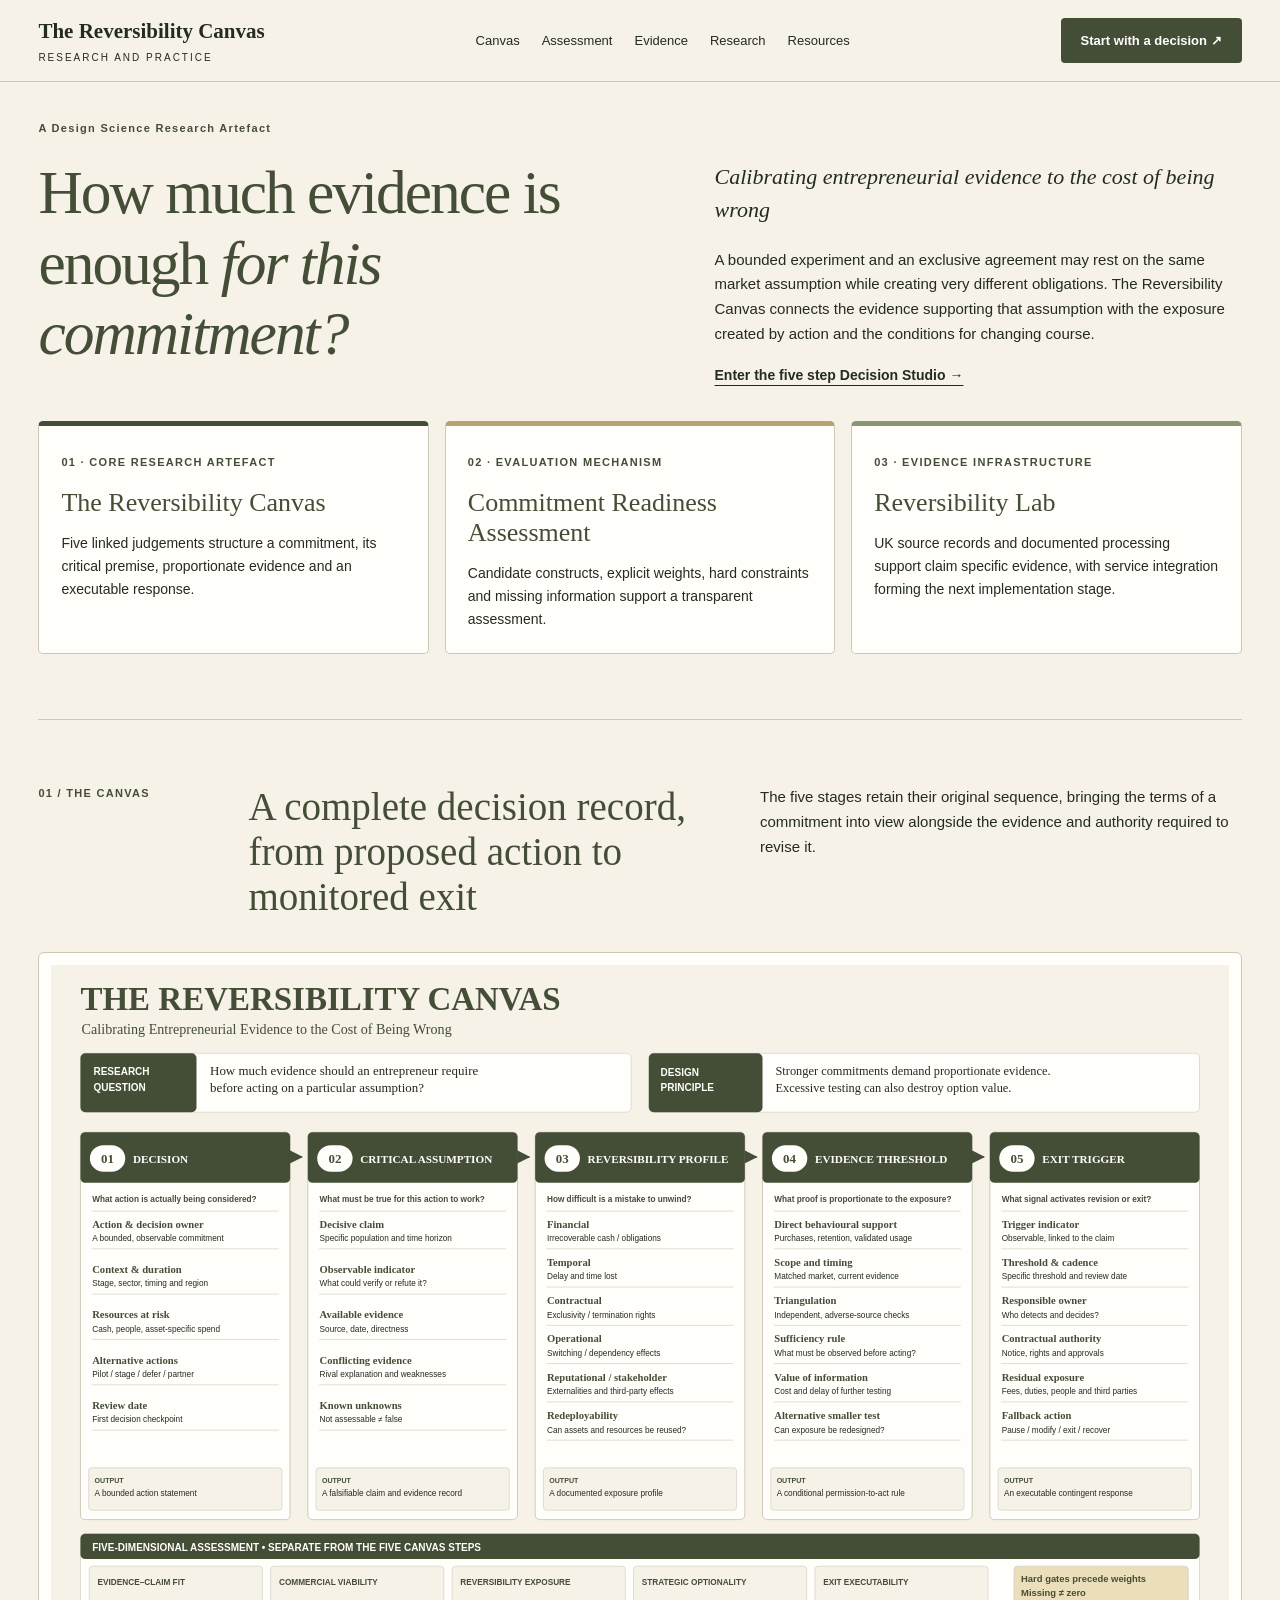
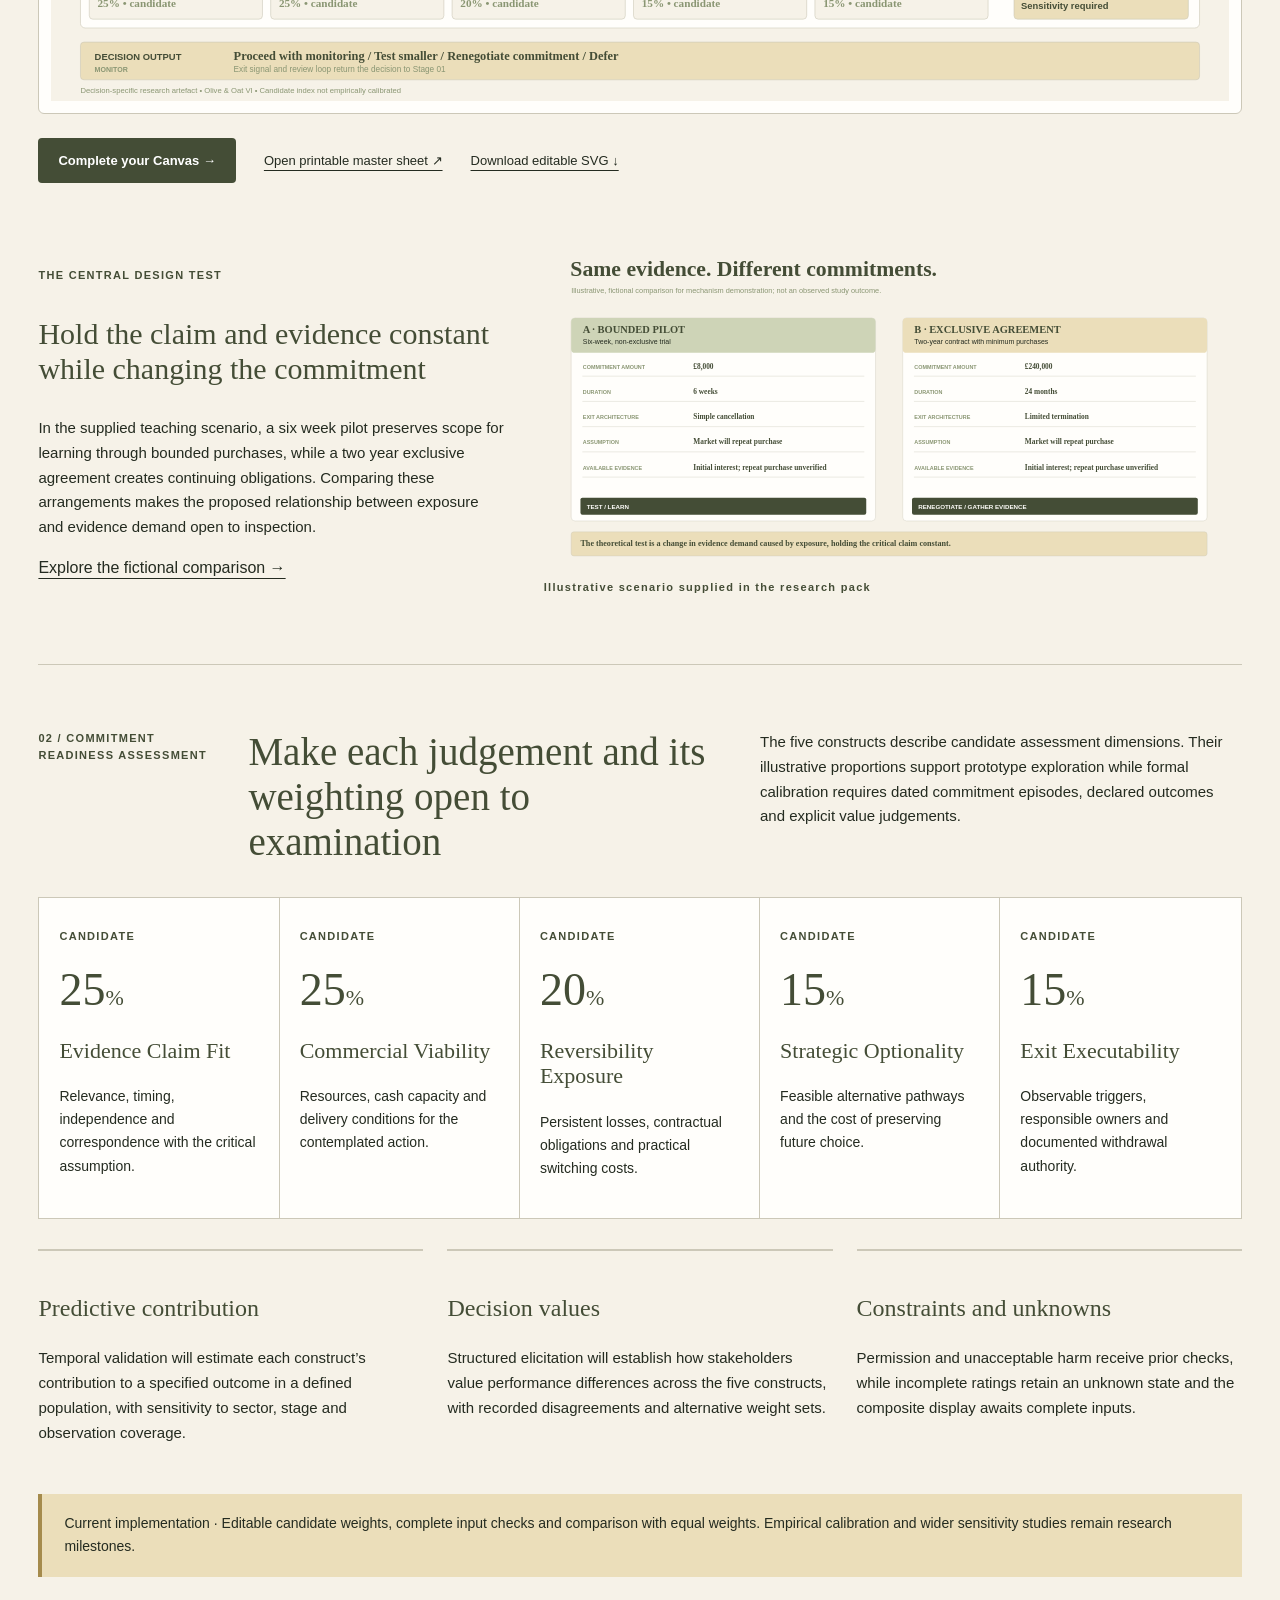
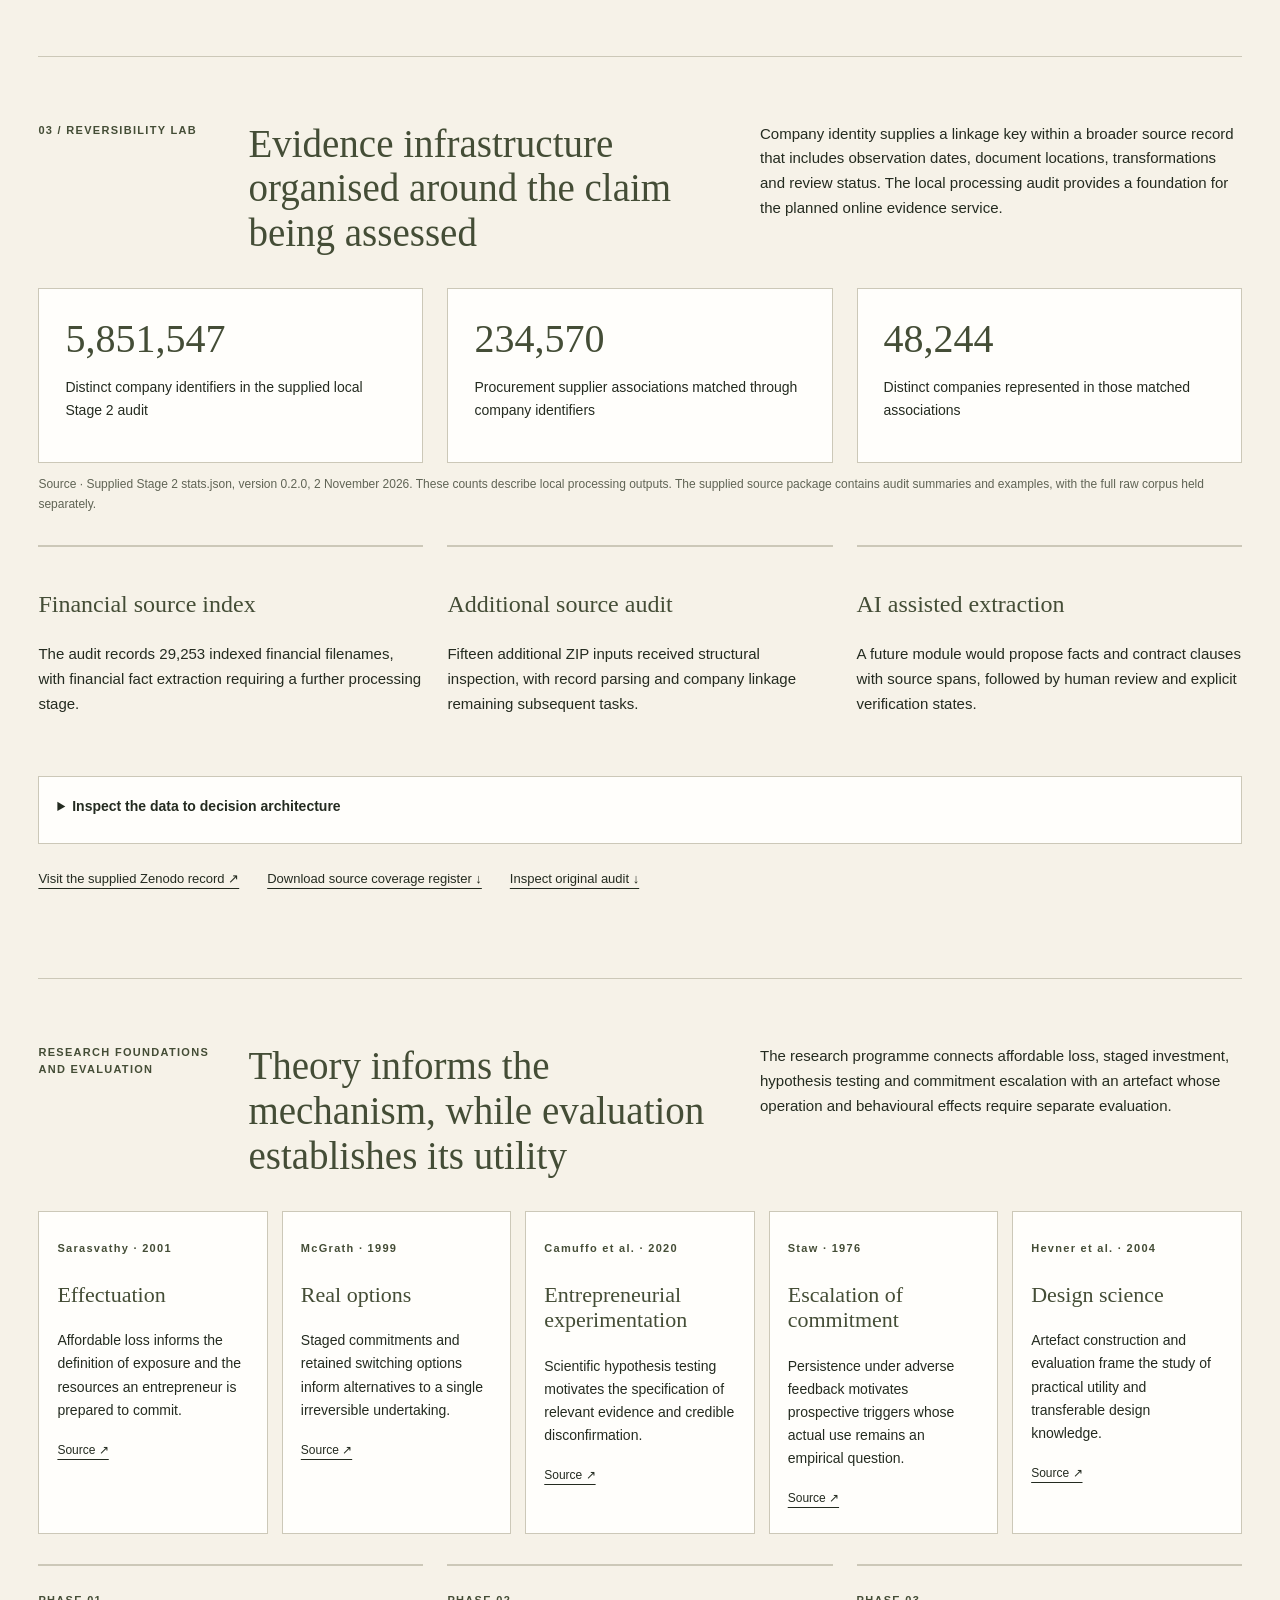
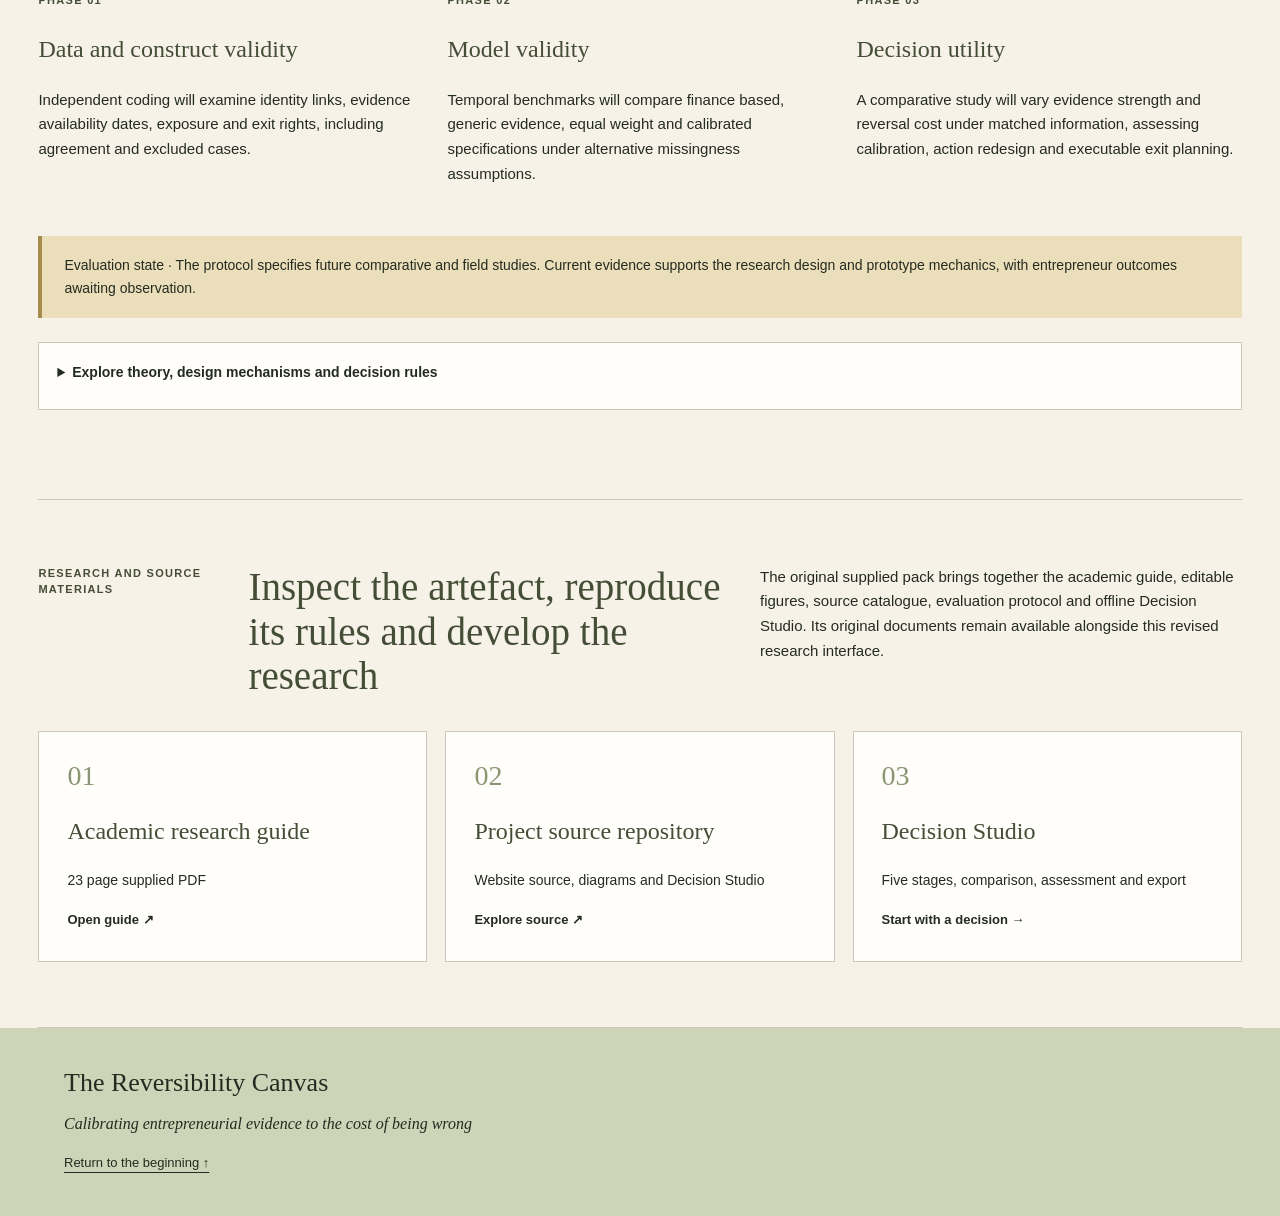
==== index.html @ 2774d6a9 "Publish Reversibility Canvas research website and Decision Studio" ====
<!doctype html><html lang="en"><head><meta charset="utf-8"><meta name="viewport" content="width=device-width,initial-scale=1"><title>The Reversibility Canvas | Research and Decision Studio</title><link rel="stylesheet" href="research.css"></head><body>
<header><a class="brand" href="./">The Reversibility Canvas<span>RESEARCH AND PRACTICE</span></a><nav><a href="#canvas">Canvas</a><a href="#assessment">Assessment</a><a href="#lab">Evidence</a><a href="#research">Research</a><a href="#resources">Resources</a></nav><a class="button" href="studio/">Start with a decision ↗</a></header>
<main><section class="opening"><div class="eyebrow">A Design Science Research Artefact</div><div class="intro"><h1>How much evidence is enough <em>for this commitment?</em></h1><div><p>Calibrating entrepreneurial evidence to the cost of being wrong</p><p class="body">A bounded experiment and an exclusive agreement may rest on the same market assumption while creating very different obligations. The Reversibility Canvas connects the evidence supporting that assumption with the exposure created by action and the conditions for changing course.</p><a class="textlink" href="studio/">Enter the five step Decision Studio →</a></div></div>
<div class="architecture"><a href="#canvas"><small>01 · CORE RESEARCH ARTEFACT</small><h2>The Reversibility Canvas</h2><p>Five linked judgements structure a commitment, its critical premise, proportionate evidence and an executable response.</p></a><a href="#assessment"><small>02 · EVALUATION MECHANISM</small><h2>Commitment Readiness Assessment</h2><p>Candidate constructs, explicit weights, hard constraints and missing information support a transparent assessment.</p></a><a href="#lab"><small>03 · EVIDENCE INFRASTRUCTURE</small><h2>Reversibility Lab</h2><p>UK source records and documented processing support claim specific evidence, with service integration forming the next implementation stage.</p></a></div></section>
<section id="canvas"><div class="sectionhead"><span>01 / THE CANVAS</span><h2>A complete decision record, from proposed action to monitored exit</h2><p>The five stages retain their original sequence, bringing the terms of a commitment into view alongside the evidence and authority required to revise it.</p></div><div class="sheet"><img src="resources/03%20Editable%20Diagrams/Master%20Canvas%20-%20Editable.svg" alt="Complete master canvas showing the five stages and separate candidate assessment layer"></div><div class="links"><a class="button" href="studio/">Complete your Canvas →</a><a href="resources/03%20Editable%20Diagrams/Master%20Canvas%20-%20Editable.pdf">Open printable master sheet ↗</a><a href="resources/03%20Editable%20Diagrams/Master%20Canvas%20-%20Editable.svg" download>Download editable SVG ↓</a></div>
<div class="comparison"><div><small>THE CENTRAL DESIGN TEST</small><h3>Hold the claim and evidence constant while changing the commitment</h3><p>In the supplied teaching scenario, a six week pilot preserves scope for learning through bounded purchases, while a two year exclusive agreement creates continuing obligations. Comparing these arrangements makes the proposed relationship between exposure and evidence demand open to inspection.</p><a href="studio/">Explore the fictional comparison →</a></div><div><img loading="lazy" src="resources/03%20Editable%20Diagrams/Same%20Claim%20Two%20Commitments%20-%20Editable.svg" alt="Fictional pilot and exclusive agreement comparison"><small>Illustrative scenario supplied in the research pack</small></div></div></section>
<section id="assessment"><div class="sectionhead"><span>02 / COMMITMENT READINESS ASSESSMENT</span><h2>Make each judgement and its weighting open to examination</h2><p>The five constructs describe candidate assessment dimensions. Their illustrative proportions support prototype exploration while formal calibration requires dated commitment episodes, declared outcomes and explicit value judgements.</p></div><div class="weights"><article><small>CANDIDATE</small><strong>25<i>%</i></strong><h3>Evidence Claim Fit</h3><p>Relevance, timing, independence and correspondence with the critical assumption.</p></article><article><small>CANDIDATE</small><strong>25<i>%</i></strong><h3>Commercial Viability</h3><p>Resources, cash capacity and delivery conditions for the contemplated action.</p></article><article><small>CANDIDATE</small><strong>20<i>%</i></strong><h3>Reversibility Exposure</h3><p>Persistent losses, contractual obligations and practical switching costs.</p></article><article><small>CANDIDATE</small><strong>15<i>%</i></strong><h3>Strategic Optionality</h3><p>Feasible alternative pathways and the cost of preserving future choice.</p></article><article><small>CANDIDATE</small><strong>15<i>%</i></strong><h3>Exit Executability</h3><p>Observable triggers, responsible owners and documented withdrawal authority.</p></article></div><div class="three"><article><h3>Predictive contribution</h3><p>Temporal validation will estimate each construct’s contribution to a specified outcome in a defined population, with sensitivity to sector, stage and observation coverage.</p></article><article><h3>Decision values</h3><p>Structured elicitation will establish how stakeholders value performance differences across the five constructs, with recorded disagreements and alternative weight sets.</p></article><article><h3>Constraints and unknowns</h3><p>Permission and unacceptable harm receive prior checks, while incomplete ratings retain an unknown state and the composite display awaits complete inputs.</p></article></div><p class="status">Current implementation · Editable candidate weights, complete input checks and comparison with equal weights. Empirical calibration and wider sensitivity studies remain research milestones.</p></section>
<section id="lab"><div class="sectionhead"><span>03 / REVERSIBILITY LAB</span><h2>Evidence infrastructure organised around the claim being assessed</h2><p>Company identity supplies a linkage key within a broader source record that includes observation dates, document locations, transformations and review status. The local processing audit provides a foundation for the planned online evidence service.</p></div><div class="metrics"><article><b>5,851,547</b><p>Distinct company identifiers in the supplied local Stage 2 audit</p></article><article><b>234,570</b><p>Procurement supplier associations matched through company identifiers</p></article><article><b>48,244</b><p>Distinct companies represented in those matched associations</p></article></div><p class="caption">Source · Supplied Stage 2 stats.json, version 0.2.0, 2 November 2026. These counts describe local processing outputs. The supplied source package contains audit summaries and examples, with the full raw corpus held separately.</p><div class="three"><article><h3>Financial source index</h3><p>The audit records 29,253 indexed financial filenames, with financial fact extraction requiring a further processing stage.</p></article><article><h3>Additional source audit</h3><p>Fifteen additional ZIP inputs received structural inspection, with record parsing and company linkage remaining subsequent tasks.</p></article><article><h3>AI assisted extraction</h3><p>A future module would propose facts and contract clauses with source spans, followed by human review and explicit verification states.</p></article></div><details><summary>Inspect the data to decision architecture</summary><img loading="lazy" src="resources/03%20Editable%20Diagrams/Data%20to%20Decision%20Architecture%20-%20Editable.svg" alt="Decision workflow supported by UK data infrastructure"></details><div class="links"><a href="https://doi.org/10.5281/zenodo.23873244">Visit the supplied Zenodo record ↗</a><a href="resources/05%20Data%20and%20Evidence/UK%20Data%20Provenance%20and%20Coverage.csv">Download source coverage register ↓</a><a href="resources/05%20Data%20and%20Evidence/Original%20Stage%202%20Summary%20Audit.zip">Inspect original audit ↓</a></div></section>
<section id="research"><div class="sectionhead"><span>RESEARCH FOUNDATIONS AND EVALUATION</span><h2>Theory informs the mechanism, while evaluation establishes its utility</h2><p>The research programme connects affordable loss, staged investment, hypothesis testing and commitment escalation with an artefact whose operation and behavioural effects require separate evaluation.</p></div><div class="theory"><article><small>Sarasvathy · 2001</small><h3>Effectuation</h3><p>Affordable loss informs the definition of exposure and the resources an entrepreneur is prepared to commit.</p><a href="https://doi.org/10.5465/amr.2001.4378020">Source ↗</a></article><article><small>McGrath · 1999</small><h3>Real options</h3><p>Staged commitments and retained switching options inform alternatives to a single irreversible undertaking.</p><a href="https://doi.org/10.5465/amr.1999.1580438">Source ↗</a></article><article><small>Camuffo et al. · 2020</small><h3>Entrepreneurial experimentation</h3><p>Scientific hypothesis testing motivates the specification of relevant evidence and credible disconfirmation.</p><a href="https://doi.org/10.1287/mnsc.2018.3249">Source ↗</a></article><article><small>Staw · 1976</small><h3>Escalation of commitment</h3><p>Persistence under adverse feedback motivates prospective triggers whose actual use remains an empirical question.</p><a href="https://doi.org/10.1016/0030-5073(76)90005-2">Source ↗</a></article><article><small>Hevner et al. · 2004</small><h3>Design science</h3><p>Artefact construction and evaluation frame the study of practical utility and transferable design knowledge.</p><a href="https://doi.org/10.2307/25148625">Source ↗</a></article></div><div class="three"><article><small>PHASE 01</small><h3>Data and construct validity</h3><p>Independent coding will examine identity links, evidence availability dates, exposure and exit rights, including agreement and excluded cases.</p></article><article><small>PHASE 02</small><h3>Model validity</h3><p>Temporal benchmarks will compare finance based, generic evidence, equal weight and calibrated specifications under alternative missingness assumptions.</p></article><article><small>PHASE 03</small><h3>Decision utility</h3><p>A comparative study will vary evidence strength and reversal cost under matched information, assessing calibration, action redesign and executable exit planning.</p></article></div><p class="status">Evaluation state · The protocol specifies future comparative and field studies. Current evidence supports the research design and prototype mechanics, with entrepreneur outcomes awaiting observation.</p><details><summary>Explore theory, design mechanisms and decision rules</summary><img loading="lazy" src="resources/03%20Editable%20Diagrams/Theory%20to%20Design%20-%20Editable.svg" alt="Theory to design lineage"><img loading="lazy" src="resources/03%20Editable%20Diagrams/Decision%20Tree%20-%20Editable.svg" alt="Decision tree with hard gates and feedback"></details></section>
<section id="resources"><div class="sectionhead"><span>RESEARCH AND SOURCE MATERIALS</span><h2>Inspect the artefact, reproduce its rules and develop the research</h2><p>The original supplied pack brings together the academic guide, editable figures, source catalogue, evaluation protocol and offline Decision Studio. Its original documents remain available alongside this revised research interface.</p></div><div class="downloads"><a href="resources/Research%20Guide.pdf"><span>01</span><h3>Academic research guide</h3><p>23 page supplied PDF</p><b>Open guide ↗</b></a><a href="https://github.com/AlyviaW/reversibility-lab"><span>02</span><h3>Project source repository</h3><p>Website source, diagrams and Decision Studio</p><b>Explore source ↗</b></a><a href="studio/"><span>03</span><h3>Decision Studio</h3><p>Five stages, comparison, assessment and export</p><b>Start with a decision →</b></a></div></section></main><footer><strong>The Reversibility Canvas</strong><p>Calibrating entrepreneurial evidence to the cost of being wrong</p><a href="#home" onclick="window.scrollTo({top:0});return false">Return to the beginning ↑</a></footer></body></html>
---- research.css ----
:root{--paper:#F6F2E8;--ink:#242B20;--olive:#444D36;--sage:#CED4B7;--gold:#EBDEBA;--line:#CCC8B8;--white:#FFFEFB}*{box-sizing:border-box}html{scroll-behavior:smooth;scroll-padding-top:110px}body{margin:0;background:var(--paper);color:var(--ink);font:16px/1.65 Arial,sans-serif}a{color:inherit;text-underline-offset:5px}header{padding:18px 3vw;display:flex;align-items:center;justify-content:space-between;gap:24px;border-bottom:1px solid var(--line);background:var(--paper);position:sticky;top:0;z-index:5}.brand{font:bold 21px Georgia,serif;text-decoration:none}.brand span{display:block;font:10px Arial;letter-spacing:2px;margin-top:8px}nav{display:flex;gap:22px;font-size:13px}nav a{text-decoration:none}.button{background:var(--olive);color:white;display:inline-block;padding:12px 20px;border-radius:4px;text-decoration:none;font-size:13px;font-weight:bold}main{max-width:1400px;margin:auto;padding:0 3vw}section{padding:65px 0;border-bottom:1px solid var(--line)}.opening{padding-top:38px}.eyebrow,small,.sectionhead>span{font:11px/1.5 Arial,sans-serif;letter-spacing:1.3px;color:var(--olive);font-weight:bold}h1,h2,h3{font-family:Georgia,serif;color:var(--olive);line-height:1.15;font-weight:normal}h1{font-size:clamp(36px,4.8vw,66px);letter-spacing:-2px;margin:20px 0}h1 em{font-weight:normal}h2{font-size:39px}h3{font-size:24px}.intro{display:grid;grid-template-columns:1.15fr 1fr;gap:70px;align-items:center}.intro>div>p:first-child{font:italic 22px/1.5 Georgia}.body{font-size:15px}.textlink{font-size:14px;font-weight:bold}.architecture{display:grid;grid-template-columns:repeat(3,1fr);gap:16px;margin-top:32px}.architecture>a{border:1px solid var(--line);border-top:5px solid var(--olive);border-radius:5px;padding:22px;background:var(--white);text-decoration:none}.architecture>a:nth-child(2){border-top-color:#b6a273}.architecture>a:nth-child(3){border-top-color:#8A9673}.architecture h2{font-size:26px;margin:14px 0}.architecture p{font-size:14px;margin-bottom:0}.sectionhead{display:grid;grid-template-columns:180px 1fr 1fr;gap:30px;align-items:start;margin-bottom:32px}.sectionhead h2,.sectionhead p{margin:0}.sectionhead p{font-size:15px}.sheet{background:var(--white);border:1px solid var(--line);padding:12px;border-radius:6px}img{max-width:100%;width:100%;height:auto;display:block}.links{display:flex;gap:28px;align-items:center;flex-wrap:wrap;margin:24px 0;font-size:13px}.comparison{display:grid;grid-template-columns:1fr 1.5fr;gap:40px;margin-top:60px;align-items:center}.comparison h3{font-size:30px}.comparison p{font-size:15px}.weights{display:grid;grid-template-columns:repeat(5,1fr);border:1px solid var(--line);background:var(--white)}.weights article{padding:24px 20px;border-right:1px solid var(--line)}.weights article:last-child{border:0}.weights strong{display:block;font:46px Georgia;margin-top:15px;color:var(--olive)}.weights i{font:22px Georgia}.weights h3{font-size:22px}.weights p{font-size:14px}.three,.metrics{display:grid;grid-template-columns:repeat(3,1fr);gap:24px;margin-top:30px}.three article{border-top:2px solid var(--line);padding:20px 0}.three p{font-size:15px}.status{border-left:4px solid #a58b4c;background:var(--gold);padding:18px 22px;font-size:14px}.metrics article{background:var(--white);border:1px solid var(--line);padding:26px}.metrics b{font:40px Georgia;color:var(--olive)}.metrics p{font-size:14px}.caption{font-size:12px;color:#606455}details{border:1px solid var(--line);background:var(--white);margin:24px 0;padding:18px}summary{cursor:pointer;font-weight:bold;font-size:14px;min-height:30px}details img{margin-top:20px}.theory{display:grid;grid-template-columns:repeat(5,1fr);gap:14px}.theory article{border:1px solid var(--line);background:var(--white);padding:22px 18px}.theory h3{font-size:22px}.theory p{font-size:14px}.theory a{font-size:12px}.downloads{display:grid;grid-template-columns:repeat(3,1fr);gap:18px}.downloads>a{background:var(--white);border:1px solid var(--line);padding:28px;text-decoration:none}.downloads span{font:28px Georgia;color:#8A9673}.downloads b{font-size:13px}.downloads p{font-size:14px}footer{padding:40px 5vw;background:var(--sage)}footer strong{font:26px Georgia}footer p{font:italic 16px Georgia}footer a{font-size:13px}a:focus-visible,summary:focus-visible{outline:3px solid #9b813c;outline-offset:5px}@media(max-width:1000px){header{flex-wrap:wrap}nav{order:3;width:100%;justify-content:space-between}.sectionhead{grid-template-columns:1fr 1fr}.sectionhead>span{grid-column:1/-1}.theory,.weights{grid-template-columns:repeat(2,1fr)}}@media(max-width:650px){.intro,.architecture,.comparison,.three,.metrics,.downloads,.sectionhead,.weights,.theory{grid-template-columns:1fr}.intro{gap:12px}.sectionhead{gap:14px}.brand{font-size:17px}header>.button{padding:8px;font-size:11px}main{padding:0 20px}.metrics b{font-size:36px}section{padding:40px 0}.weights article{border-bottom:1px solid var(--line)}h2{font-size:32px}.sheet{overflow:auto}.sheet img{min-width:760px}}
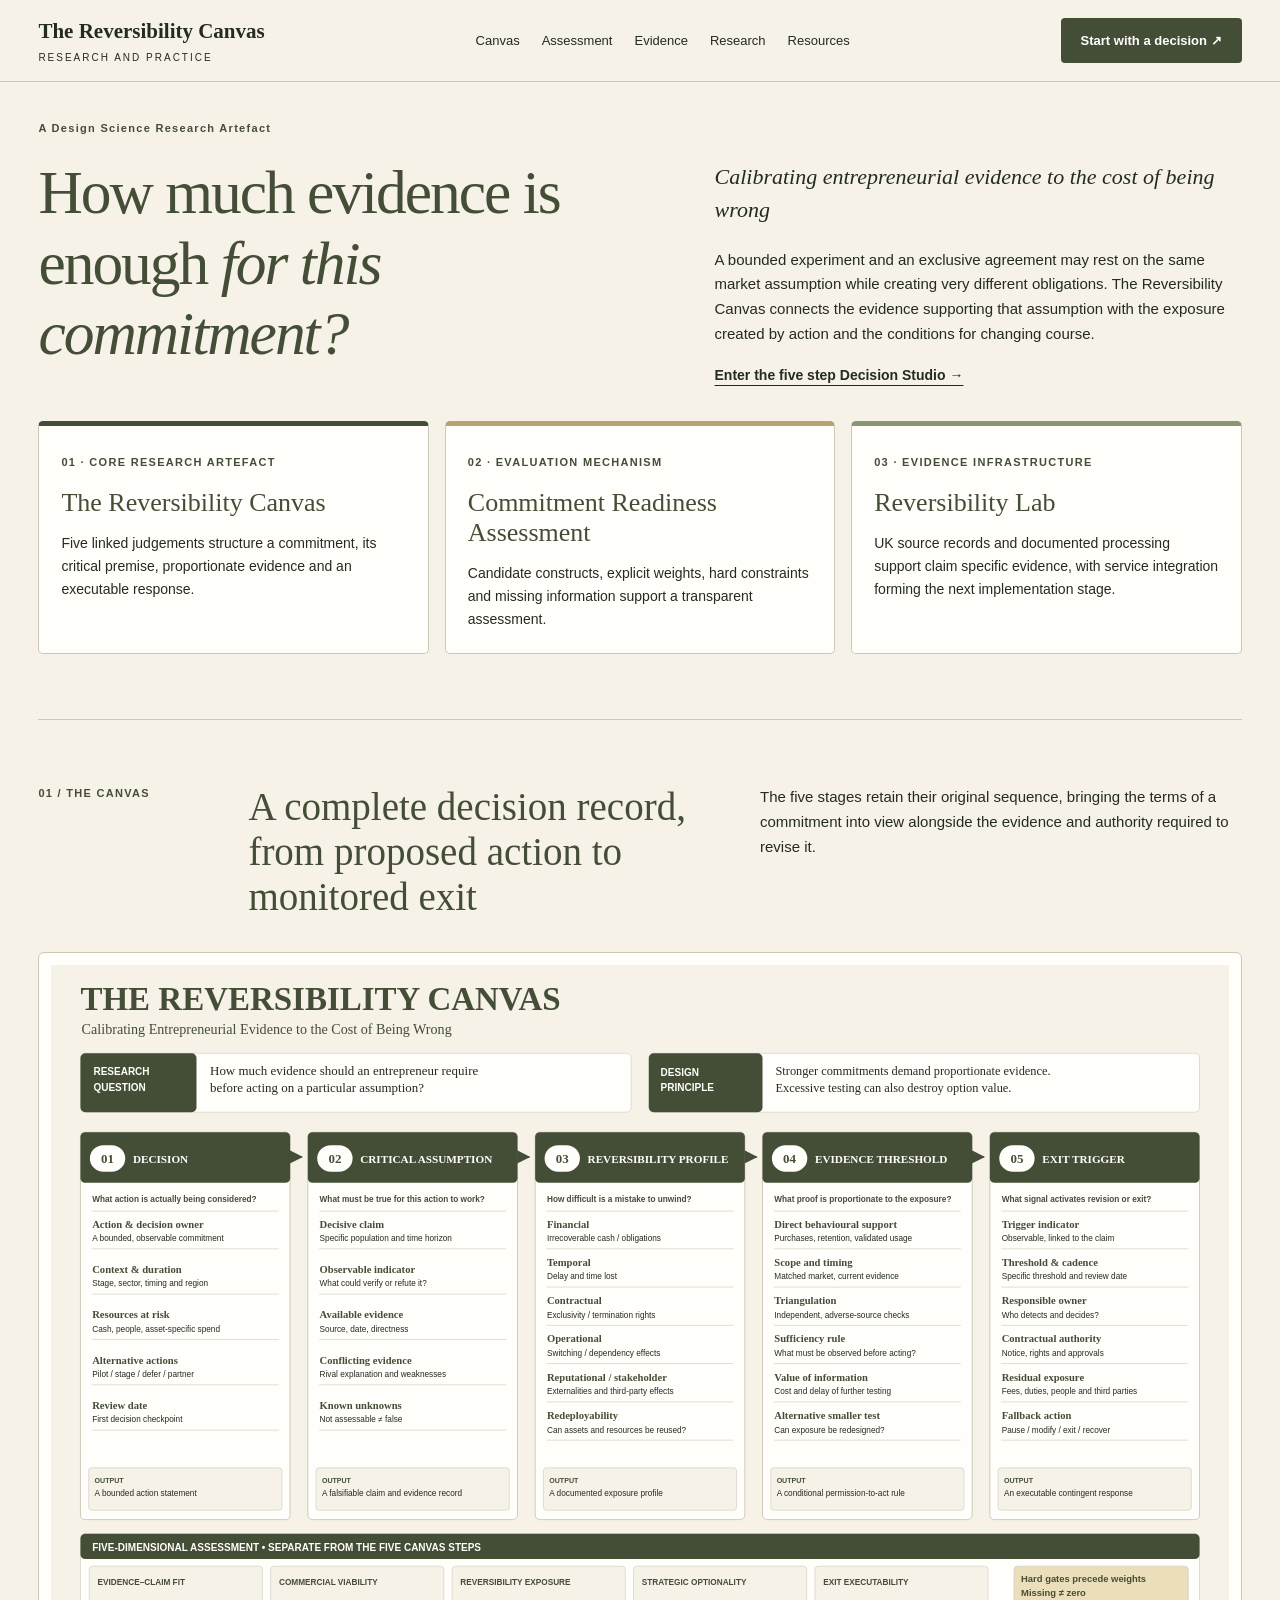
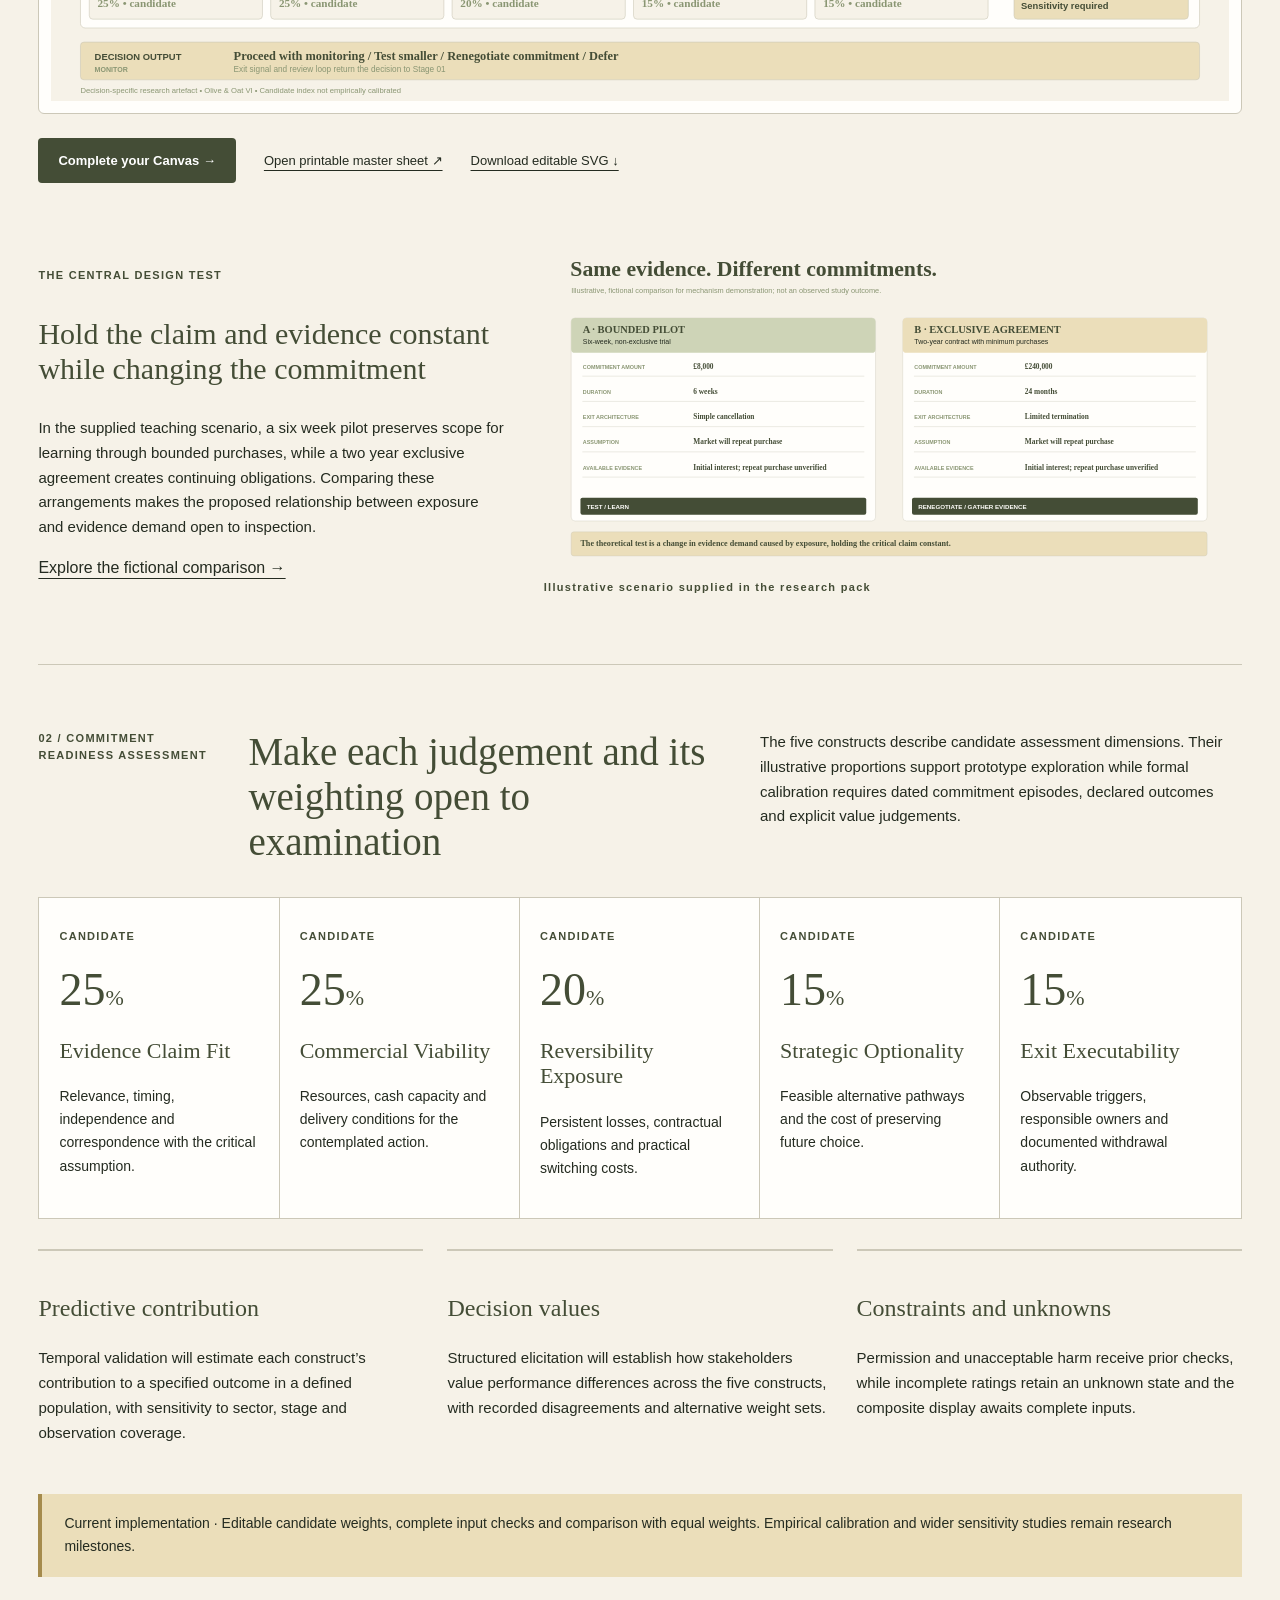
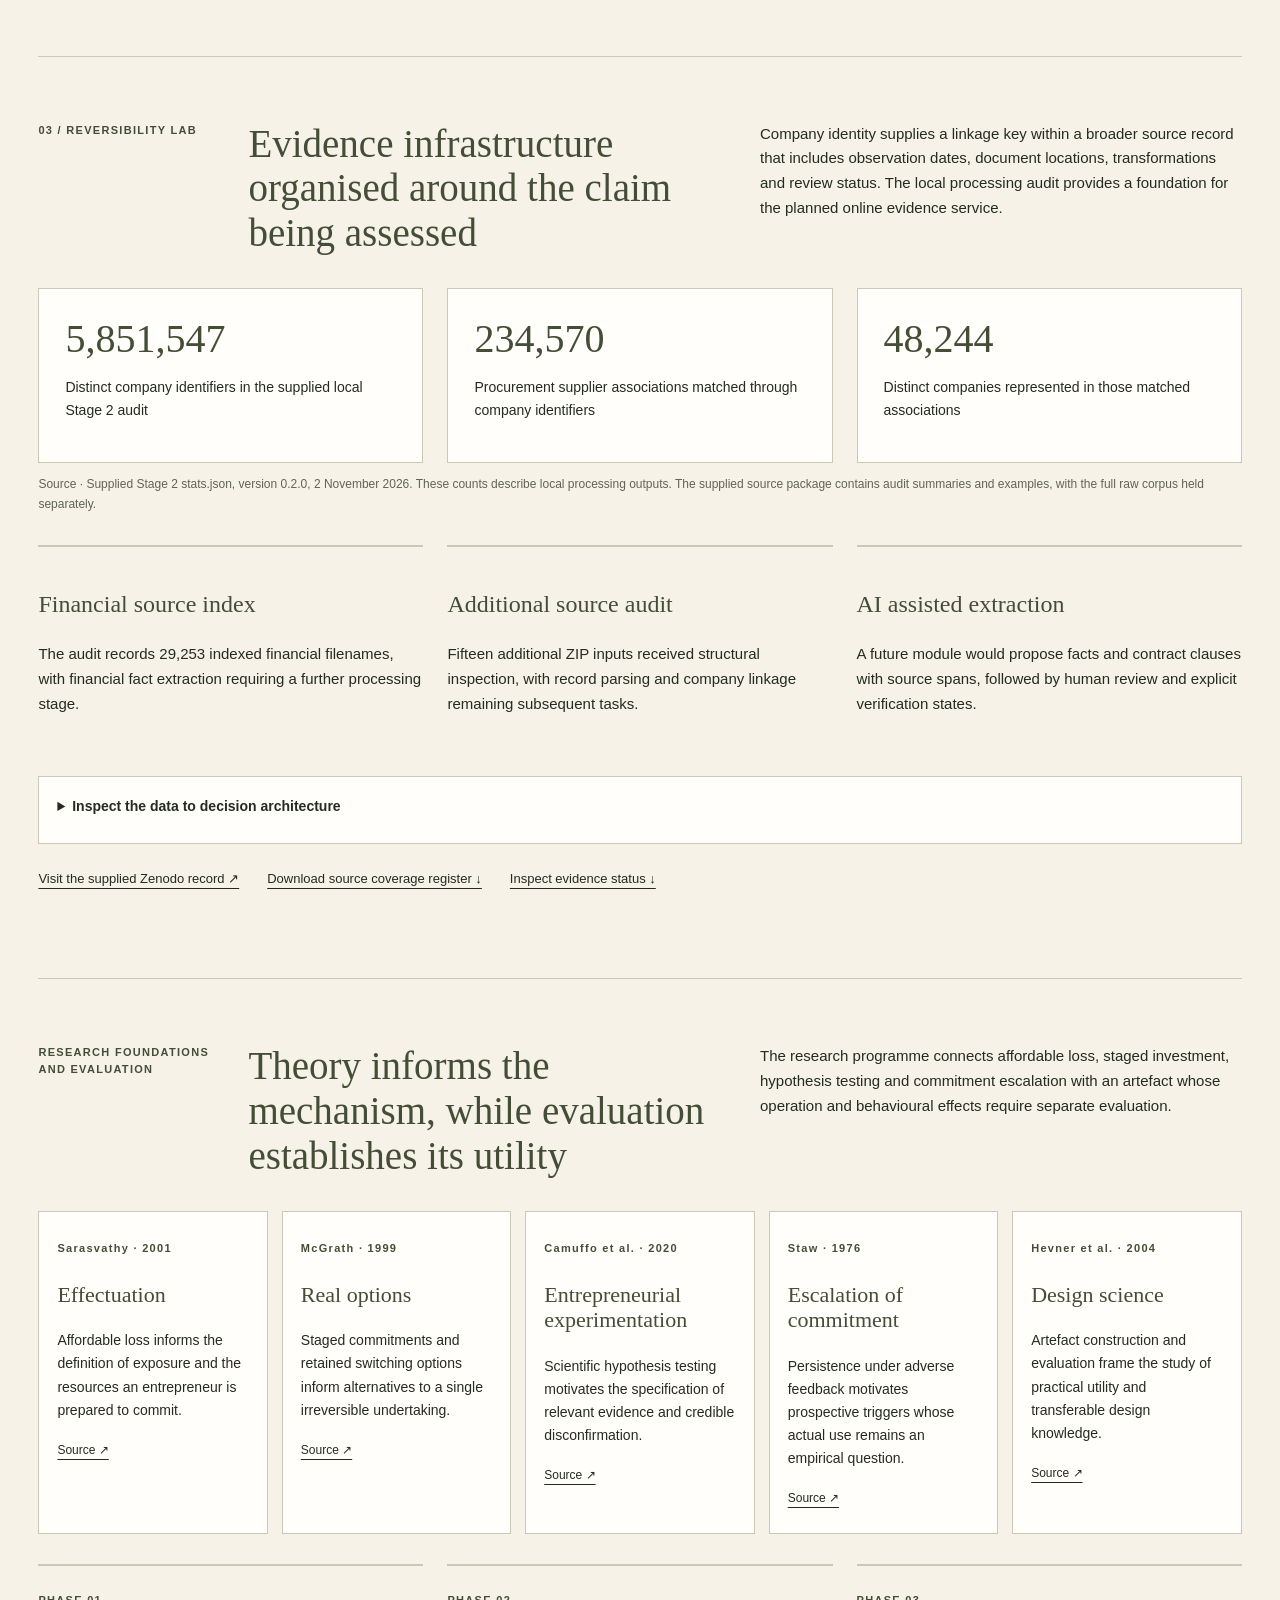
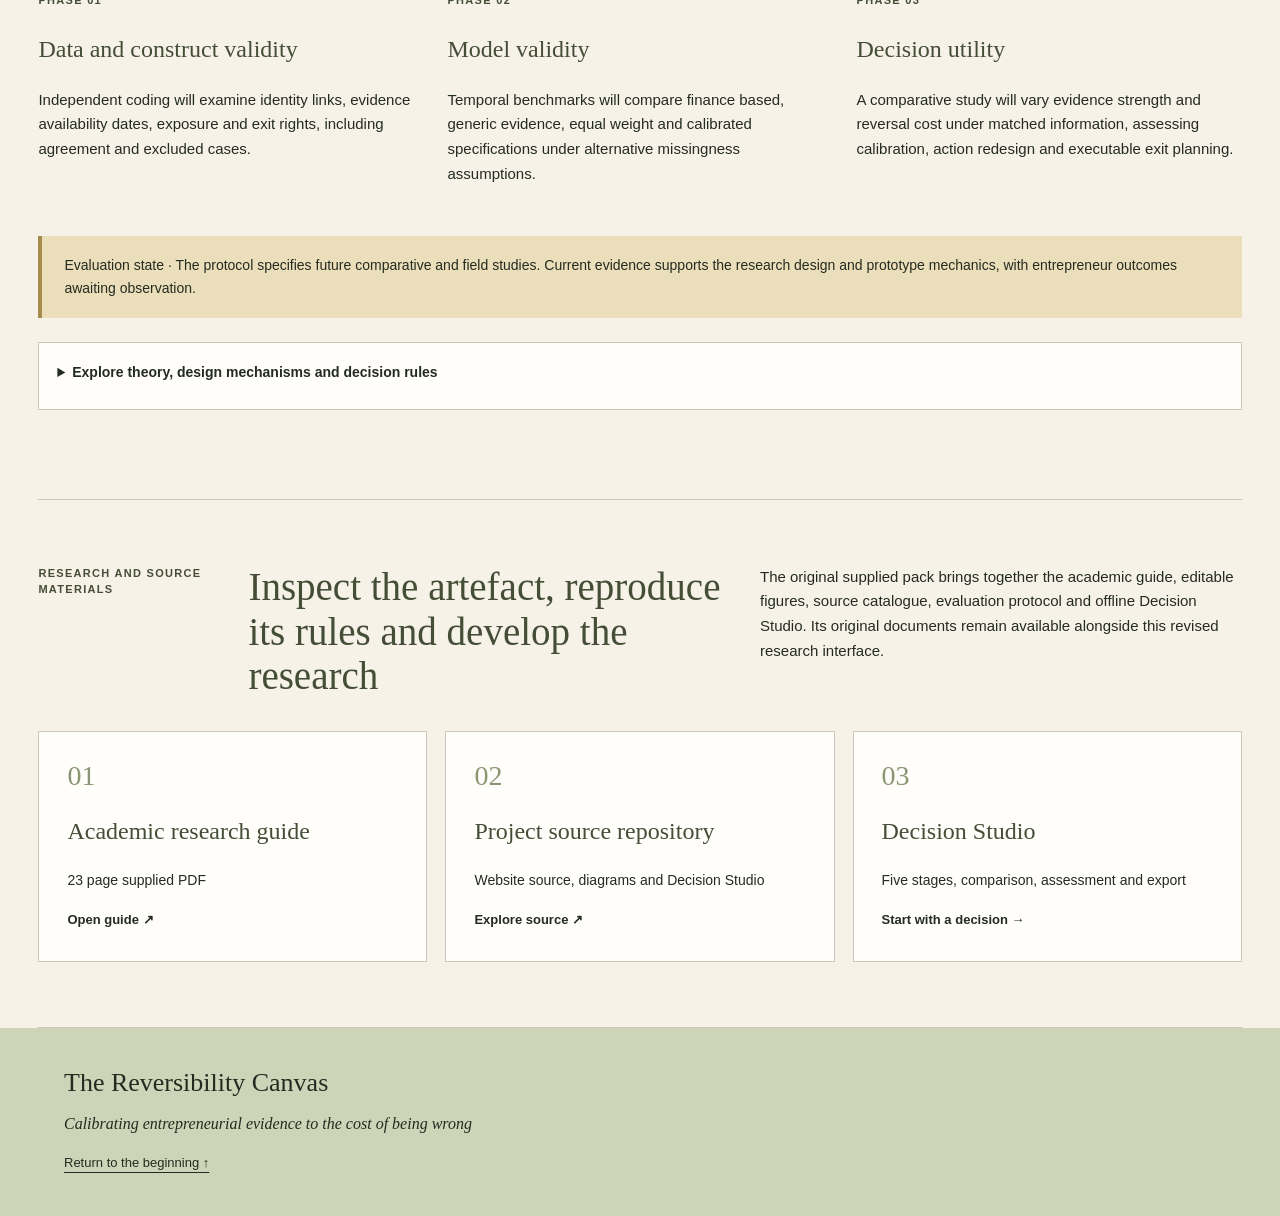
==== commit e7bebacb: "Point evidence status link to published documentation" ====
--- a/index.html
+++ b/index.html
@@ -5,6 +5,6 @@
 <section id="canvas"><div class="sectionhead"><span>01 / THE CANVAS</span><h2>A complete decision record, from proposed action to monitored exit</h2><p>The five stages retain their original sequence, bringing the terms of a commitment into view alongside the evidence and authority required to revise it.</p></div><div class="sheet"><img src="resources/03%20Editable%20Diagrams/Master%20Canvas%20-%20Editable.svg" alt="Complete master canvas showing the five stages and separate candidate assessment layer"></div><div class="links"><a class="button" href="studio/">Complete your Canvas →</a><a href="resources/03%20Editable%20Diagrams/Master%20Canvas%20-%20Editable.pdf">Open printable master sheet ↗</a><a href="resources/03%20Editable%20Diagrams/Master%20Canvas%20-%20Editable.svg" download>Download editable SVG ↓</a></div>
 <div class="comparison"><div><small>THE CENTRAL DESIGN TEST</small><h3>Hold the claim and evidence constant while changing the commitment</h3><p>In the supplied teaching scenario, a six week pilot preserves scope for learning through bounded purchases, while a two year exclusive agreement creates continuing obligations. Comparing these arrangements makes the proposed relationship between exposure and evidence demand open to inspection.</p><a href="studio/">Explore the fictional comparison →</a></div><div><img loading="lazy" src="resources/03%20Editable%20Diagrams/Same%20Claim%20Two%20Commitments%20-%20Editable.svg" alt="Fictional pilot and exclusive agreement comparison"><small>Illustrative scenario supplied in the research pack</small></div></div></section>
 <section id="assessment"><div class="sectionhead"><span>02 / COMMITMENT READINESS ASSESSMENT</span><h2>Make each judgement and its weighting open to examination</h2><p>The five constructs describe candidate assessment dimensions. Their illustrative proportions support prototype exploration while formal calibration requires dated commitment episodes, declared outcomes and explicit value judgements.</p></div><div class="weights"><article><small>CANDIDATE</small><strong>25<i>%</i></strong><h3>Evidence Claim Fit</h3><p>Relevance, timing, independence and correspondence with the critical assumption.</p></article><article><small>CANDIDATE</small><strong>25<i>%</i></strong><h3>Commercial Viability</h3><p>Resources, cash capacity and delivery conditions for the contemplated action.</p></article><article><small>CANDIDATE</small><strong>20<i>%</i></strong><h3>Reversibility Exposure</h3><p>Persistent losses, contractual obligations and practical switching costs.</p></article><article><small>CANDIDATE</small><strong>15<i>%</i></strong><h3>Strategic Optionality</h3><p>Feasible alternative pathways and the cost of preserving future choice.</p></article><article><small>CANDIDATE</small><strong>15<i>%</i></strong><h3>Exit Executability</h3><p>Observable triggers, responsible owners and documented withdrawal authority.</p></article></div><div class="three"><article><h3>Predictive contribution</h3><p>Temporal validation will estimate each construct’s contribution to a specified outcome in a defined population, with sensitivity to sector, stage and observation coverage.</p></article><article><h3>Decision values</h3><p>Structured elicitation will establish how stakeholders value performance differences across the five constructs, with recorded disagreements and alternative weight sets.</p></article><article><h3>Constraints and unknowns</h3><p>Permission and unacceptable harm receive prior checks, while incomplete ratings retain an unknown state and the composite display awaits complete inputs.</p></article></div><p class="status">Current implementation · Editable candidate weights, complete input checks and comparison with equal weights. Empirical calibration and wider sensitivity studies remain research milestones.</p></section>
-<section id="lab"><div class="sectionhead"><span>03 / REVERSIBILITY LAB</span><h2>Evidence infrastructure organised around the claim being assessed</h2><p>Company identity supplies a linkage key within a broader source record that includes observation dates, document locations, transformations and review status. The local processing audit provides a foundation for the planned online evidence service.</p></div><div class="metrics"><article><b>5,851,547</b><p>Distinct company identifiers in the supplied local Stage 2 audit</p></article><article><b>234,570</b><p>Procurement supplier associations matched through company identifiers</p></article><article><b>48,244</b><p>Distinct companies represented in those matched associations</p></article></div><p class="caption">Source · Supplied Stage 2 stats.json, version 0.2.0, 2 November 2026. These counts describe local processing outputs. The supplied source package contains audit summaries and examples, with the full raw corpus held separately.</p><div class="three"><article><h3>Financial source index</h3><p>The audit records 29,253 indexed financial filenames, with financial fact extraction requiring a further processing stage.</p></article><article><h3>Additional source audit</h3><p>Fifteen additional ZIP inputs received structural inspection, with record parsing and company linkage remaining subsequent tasks.</p></article><article><h3>AI assisted extraction</h3><p>A future module would propose facts and contract clauses with source spans, followed by human review and explicit verification states.</p></article></div><details><summary>Inspect the data to decision architecture</summary><img loading="lazy" src="resources/03%20Editable%20Diagrams/Data%20to%20Decision%20Architecture%20-%20Editable.svg" alt="Decision workflow supported by UK data infrastructure"></details><div class="links"><a href="https://doi.org/10.5281/zenodo.23873244">Visit the supplied Zenodo record ↗</a><a href="resources/05%20Data%20and%20Evidence/UK%20Data%20Provenance%20and%20Coverage.csv">Download source coverage register ↓</a><a href="resources/05%20Data%20and%20Evidence/Original%20Stage%202%20Summary%20Audit.zip">Inspect original audit ↓</a></div></section>
+<section id="lab"><div class="sectionhead"><span>03 / REVERSIBILITY LAB</span><h2>Evidence infrastructure organised around the claim being assessed</h2><p>Company identity supplies a linkage key within a broader source record that includes observation dates, document locations, transformations and review status. The local processing audit provides a foundation for the planned online evidence service.</p></div><div class="metrics"><article><b>5,851,547</b><p>Distinct company identifiers in the supplied local Stage 2 audit</p></article><article><b>234,570</b><p>Procurement supplier associations matched through company identifiers</p></article><article><b>48,244</b><p>Distinct companies represented in those matched associations</p></article></div><p class="caption">Source · Supplied Stage 2 stats.json, version 0.2.0, 2 November 2026. These counts describe local processing outputs. The supplied source package contains audit summaries and examples, with the full raw corpus held separately.</p><div class="three"><article><h3>Financial source index</h3><p>The audit records 29,253 indexed financial filenames, with financial fact extraction requiring a further processing stage.</p></article><article><h3>Additional source audit</h3><p>Fifteen additional ZIP inputs received structural inspection, with record parsing and company linkage remaining subsequent tasks.</p></article><article><h3>AI assisted extraction</h3><p>A future module would propose facts and contract clauses with source spans, followed by human review and explicit verification states.</p></article></div><details><summary>Inspect the data to decision architecture</summary><img loading="lazy" src="resources/03%20Editable%20Diagrams/Data%20to%20Decision%20Architecture%20-%20Editable.svg" alt="Decision workflow supported by UK data infrastructure"></details><div class="links"><a href="https://doi.org/10.5281/zenodo.23873244">Visit the supplied Zenodo record ↗</a><a href="resources/05%20Data%20and%20Evidence/UK%20Data%20Provenance%20and%20Coverage.csv">Download source coverage register ↓</a><a href="resources/05%20Data%20and%20Evidence/Read%20Me%20-%20Evidence%20Status.md">Inspect evidence status ↓</a></div></section>
 <section id="research"><div class="sectionhead"><span>RESEARCH FOUNDATIONS AND EVALUATION</span><h2>Theory informs the mechanism, while evaluation establishes its utility</h2><p>The research programme connects affordable loss, staged investment, hypothesis testing and commitment escalation with an artefact whose operation and behavioural effects require separate evaluation.</p></div><div class="theory"><article><small>Sarasvathy · 2001</small><h3>Effectuation</h3><p>Affordable loss informs the definition of exposure and the resources an entrepreneur is prepared to commit.</p><a href="https://doi.org/10.5465/amr.2001.4378020">Source ↗</a></article><article><small>McGrath · 1999</small><h3>Real options</h3><p>Staged commitments and retained switching options inform alternatives to a single irreversible undertaking.</p><a href="https://doi.org/10.5465/amr.1999.1580438">Source ↗</a></article><article><small>Camuffo et al. · 2020</small><h3>Entrepreneurial experimentation</h3><p>Scientific hypothesis testing motivates the specification of relevant evidence and credible disconfirmation.</p><a href="https://doi.org/10.1287/mnsc.2018.3249">Source ↗</a></article><article><small>Staw · 1976</small><h3>Escalation of commitment</h3><p>Persistence under adverse feedback motivates prospective triggers whose actual use remains an empirical question.</p><a href="https://doi.org/10.1016/0030-5073(76)90005-2">Source ↗</a></article><article><small>Hevner et al. · 2004</small><h3>Design science</h3><p>Artefact construction and evaluation frame the study of practical utility and transferable design knowledge.</p><a href="https://doi.org/10.2307/25148625">Source ↗</a></article></div><div class="three"><article><small>PHASE 01</small><h3>Data and construct validity</h3><p>Independent coding will examine identity links, evidence availability dates, exposure and exit rights, including agreement and excluded cases.</p></article><article><small>PHASE 02</small><h3>Model validity</h3><p>Temporal benchmarks will compare finance based, generic evidence, equal weight and calibrated specifications under alternative missingness assumptions.</p></article><article><small>PHASE 03</small><h3>Decision utility</h3><p>A comparative study will vary evidence strength and reversal cost under matched information, assessing calibration, action redesign and executable exit planning.</p></article></div><p class="status">Evaluation state · The protocol specifies future comparative and field studies. Current evidence supports the research design and prototype mechanics, with entrepreneur outcomes awaiting observation.</p><details><summary>Explore theory, design mechanisms and decision rules</summary><img loading="lazy" src="resources/03%20Editable%20Diagrams/Theory%20to%20Design%20-%20Editable.svg" alt="Theory to design lineage"><img loading="lazy" src="resources/03%20Editable%20Diagrams/Decision%20Tree%20-%20Editable.svg" alt="Decision tree with hard gates and feedback"></details></section>
 <section id="resources"><div class="sectionhead"><span>RESEARCH AND SOURCE MATERIALS</span><h2>Inspect the artefact, reproduce its rules and develop the research</h2><p>The original supplied pack brings together the academic guide, editable figures, source catalogue, evaluation protocol and offline Decision Studio. Its original documents remain available alongside this revised research interface.</p></div><div class="downloads"><a href="resources/Research%20Guide.pdf"><span>01</span><h3>Academic research guide</h3><p>23 page supplied PDF</p><b>Open guide ↗</b></a><a href="https://github.com/AlyviaW/reversibility-lab"><span>02</span><h3>Project source repository</h3><p>Website source, diagrams and Decision Studio</p><b>Explore source ↗</b></a><a href="studio/"><span>03</span><h3>Decision Studio</h3><p>Five stages, comparison, assessment and export</p><b>Start with a decision →</b></a></div></section></main><footer><strong>The Reversibility Canvas</strong><p>Calibrating entrepreneurial evidence to the cost of being wrong</p><a href="#home" onclick="window.scrollTo({top:0});return false">Return to the beginning ↑</a></footer></body></html>
